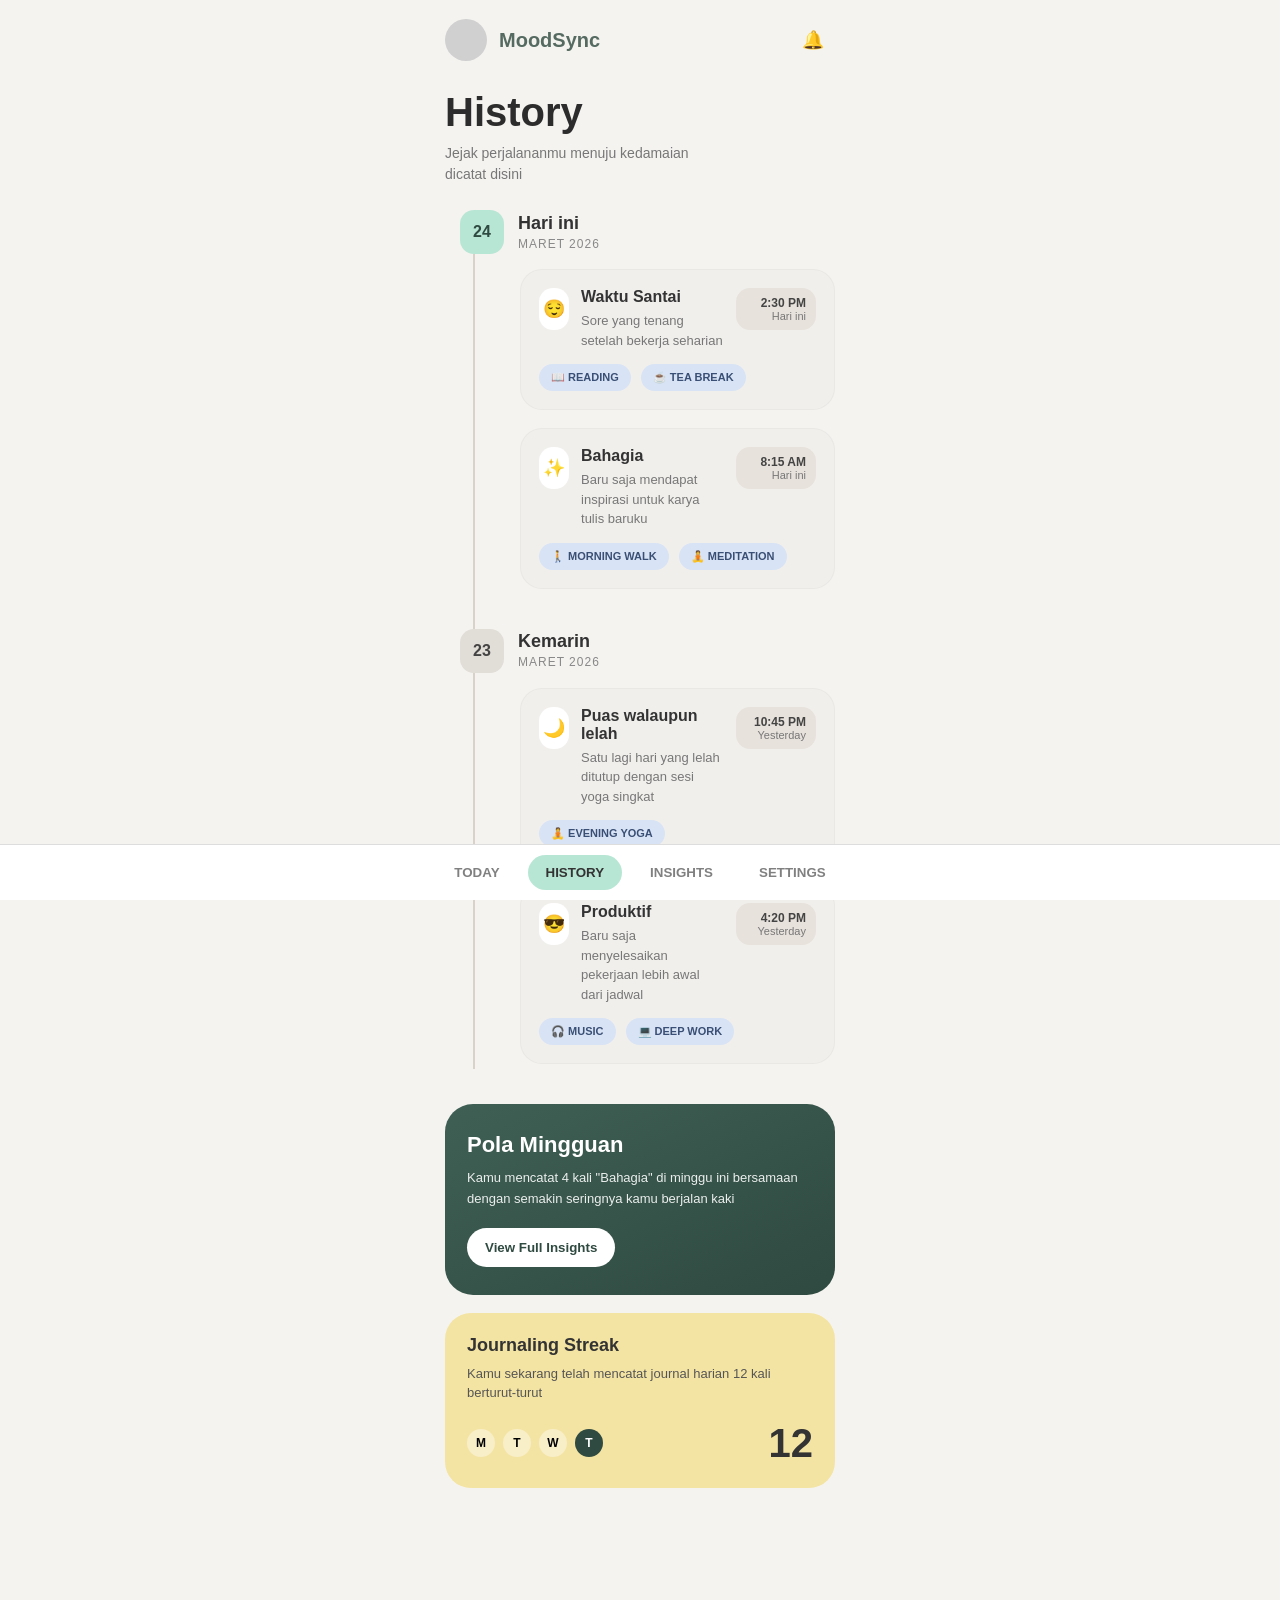
==== MoodSync_version0.1/application/history.html @ 05277d9b "adding version 0.1" ====
<!DOCTYPE html>
<html lang="en">
<head>
  <meta charset="UTF-8" />
  <meta name="viewport" content="width=device-width, initial-scale=1.0"/>
  <link rel="stylesheet" href="css/history.css">
  <title>History - MoodSync</title>
</head>

<body>

  <div class="container">

    <!-- HEADER -->
    <header class="header">
      <div class="profile">
        <div class="avatar"></div>
        <h1 class="app-title">MoodSync</h1>
      </div>

      <button class="icon-btn">🔔</button>
    </header>

    <!-- MAIN -->
    <main class="main">

      <!-- PAGE TITLE -->
      <section class="page-title">
        <h2>History</h2>
        <p>Jejak perjalananmu menuju kedamaian dicatat disini</p>
      </section>

      <!-- TIMELINE -->
      <section class="timeline">

        <!-- DAY GROUP (backend nanti loop per tanggal) -->
        <div class="timeline-day">

          <div class="day-label">
            <div class="day-number">24</div>
            <div class="day-text">
              <h3>Hari ini</h3>
              <span>MARET 2026</span>
            </div>
          </div>

          <div class="day-content">

            <!-- ENTRY CARD (backend nanti loop per note) -->
            <article class="entry-card">
              <div class="entry-top">
                <div class="entry-left">
                  <div class="entry-icon">😌</div>
                  <div class="entry-title">
                    <h4>Waktu Santai</h4>
                    <p>Sore yang tenang setelah bekerja seharian</p>
                  </div>
                </div>

                <div class="entry-time">
                  <span class="time">2:30 PM</span>
                  <span class="label">Hari ini</span>
                </div>
              </div>

              <div class="entry-tags">
                <span class="tag">📖 READING</span>
                <span class="tag">☕ TEA BREAK</span>
              </div>
            </article>

            <article class="entry-card">
              <div class="entry-top">
                <div class="entry-left">
                  <div class="entry-icon">✨</div>
                  <div class="entry-title">
                    <h4>Bahagia</h4>
                    <p>Baru saja mendapat inspirasi untuk karya tulis baruku</p>
                  </div>
                </div>

                <div class="entry-time">
                  <span class="time">8:15 AM</span>
                  <span class="label">Hari ini</span>
                </div>
              </div>

              <div class="entry-tags">
                <span class="tag">🚶 MORNING WALK</span>
                <span class="tag">🧘 MEDITATION</span>
              </div>
            </article>

          </div>
        </div>


        <!-- SECOND DAY GROUP -->
        <div class="timeline-day">

          <div class="day-label">
            <div class="day-number day-gray">23</div>
            <div class="day-text">
              <h3>Kemarin</h3>
              <span>MARET 2026</span>
            </div>
          </div>

          <div class="day-content">

            <article class="entry-card">
              <div class="entry-top">
                <div class="entry-left">
                  <div class="entry-icon">🌙</div>
                  <div class="entry-title">
                    <h4>Puas walaupun lelah</h4>
                    <p>Satu lagi hari yang lelah ditutup dengan sesi yoga singkat</p>
                  </div>
                </div>

                <div class="entry-time">
                  <span class="time">10:45 PM</span>
                  <span class="label">Yesterday</span>
                </div>
              </div>

              <div class="entry-tags">
                <span class="tag">🧘 EVENING YOGA</span>
              </div>
            </article>

            <article class="entry-card">
              <div class="entry-top">
                <div class="entry-left">
                  <div class="entry-icon">😎</div>
                  <div class="entry-title">
                    <h4>Produktif</h4>
                    <p>Baru saja menyelesaikan pekerjaan lebih awal dari jadwal</p>
                  </div>
                </div>

                <div class="entry-time">
                  <span class="time">4:20 PM</span>
                  <span class="label">Yesterday</span>
                </div>
              </div>

              <div class="entry-tags">
                <span class="tag">🎧 MUSIC</span>
                <span class="tag">💻 DEEP WORK</span>
              </div>
            </article>

          </div>
        </div>

      </section>


      <!-- INSIGHT CARD -->
      <section class="insight-card">
        <h3>Pola Mingguan</h3>
        <p>
          Kamu mencatat 4 kali "Bahagia" di minggu ini bersamaan dengan
          semakin seringnya kamu berjalan kaki
        </p>

        <button class="insight-btn">View Full Insights</button>
      </section>

      <!-- STREAK CARD -->
      <section class="streak-card">
        <h3>Journaling Streak</h3>
        <p>Kamu sekarang telah mencatat journal harian 12 kali berturut-turut</p>

        <div class="streak-bottom">
          <div class="streak-days">
            <span>M</span>
            <span>T</span>
            <span>W</span>
            <span class="active-day">T</span>
          </div>

          <div class="streak-number">12</div>
        </div>
      </section>

    </main>


    <!-- NAVBAR -->
    <nav class="navbar">
      <button onclick="window.location.href='today.html'">TODAY</button>
      <button class="active" onclick="window.location.href='history.html'">HISTORY</button>
      <button onclick="window.location.href='insights.html'">INSIGHTS</button>
      <button onclick="window.location.href='settings.html'">SETTINGS</button>
    </nav>

  </div>

</body>
</html>
---- MoodSync_version0.1/application/css/history.css ----
* {
  margin: 0;
  padding: 0;
  box-sizing: border-box;
  font-family: Arial, sans-serif;
}

body {
  background: #f5f3f0;
  display: flex;
  justify-content: center;
}

.container {
  width: 100%;
  max-width: 430px;
  min-height: 100vh;
  background: #f5f3f0;
  padding-bottom: 90px;
}

/* HEADER */
.header {
  display: flex;
  justify-content: space-between;
  align-items: center;
  padding: 18px 20px;
}

.profile {
  display: flex;
  align-items: center;
  gap: 12px;
}

.avatar {
  width: 42px;
  height: 42px;
  border-radius: 50%;
  background: #d0d0d0;
}

.app-title {
  font-size: 20px;
  font-weight: bold;
  color: #556b62;
}

.icon-btn {
  width: 44px;
  height: 44px;
  border-radius: 50%;
  border: none;
  cursor: pointer;
  background: transparent;
  font-size: 18px;
}

.icon-btn:hover {
  background: #e6e6e6;
}

/* MAIN */
.main {
  padding: 0 20px 20px;
}

.page-title {
  margin-top: 10px;
  margin-bottom: 25px;
}

.page-title h2 {
  font-size: 40px;
  font-weight: 900;
  color: #2c2c2c;
  margin-bottom: 8px;
}

.page-title p {
  color: #777;
  font-size: 14px;
  line-height: 1.5;
  max-width: 280px;
}

/* TIMELINE */
.timeline {
  position: relative;
  padding-left: 15px;
  margin-bottom: 40px;
}

/* vertical line */
.timeline::before {
  content: "";
  position: absolute;
  top: 5px;
  left: 28px;
  width: 2px;
  height: 100%;
  background: #d8d2c8;
}

/* DAY GROUP */
.timeline-day {
  margin-bottom: 40px;
}

/* Day label */
.day-label {
  display: flex;
  align-items: center;
  gap: 14px;
  margin-bottom: 15px;
  position: relative;
}

.day-number {
  width: 44px;
  height: 44px;
  border-radius: 14px;
  background: #b8e6d5;
  display: flex;
  justify-content: center;
  align-items: center;
  font-weight: 800;
  color: #2f4a40;
  z-index: 2;
}

.day-number.day-gray {
  background: #e1ddd7;
  color: #444;
}

.day-text h3 {
  font-size: 18px;
  font-weight: 800;
  color: #333;
}

.day-text span {
  font-size: 12px;
  color: #888;
  letter-spacing: 1px;
}

/* Content under each day */
.day-content {
  margin-left: 60px;
  display: flex;
  flex-direction: column;
  gap: 18px;
}

/* ENTRY CARD */
.entry-card {
  background: #f1efec;
  border-radius: 22px;
  padding: 18px;
  border: 1px solid rgba(0,0,0,0.03);
}

.entry-top {
  display: flex;
  justify-content: space-between;
  gap: 12px;
  margin-bottom: 14px;
}

.entry-left {
  display: flex;
  gap: 12px;
}

.entry-icon {
  width: 42px;
  height: 42px;
  border-radius: 14px;
  background: white;
  display: flex;
  align-items: center;
  justify-content: center;
  font-size: 18px;
}

.entry-title h4 {
  font-size: 16px;
  font-weight: 800;
  color: #333;
  margin-bottom: 5px;
}

.entry-title p {
  font-size: 13px;
  color: #777;
  line-height: 1.5;
  max-width: 200px;
}

.entry-time {
  background: #e7e2dc;
  padding: 8px 10px;
  border-radius: 14px;
  text-align: right;
  min-width: 80px;
  height: fit-content;
}

.entry-time .time {
  display: block;
  font-size: 12px;
  font-weight: bold;
  color: #444;
}

.entry-time .label {
  display: block;
  font-size: 11px;
  color: #777;
}

/* TAGS */
.entry-tags {
  display: flex;
  gap: 10px;
  flex-wrap: wrap;
}

.tag {
  font-size: 11px;
  font-weight: 700;
  background: #d8e4f5;
  color: #3a4f75;
  padding: 7px 12px;
  border-radius: 20px;
}

/* INSIGHT CARD */
.insight-card {
  background: linear-gradient(to bottom right, #3f5f55, #2f4a40);
  color: white;
  padding: 28px 22px;
  border-radius: 28px;
  margin-bottom: 18px;
}

.insight-card h3 {
  font-size: 22px;
  font-weight: 900;
  margin-bottom: 10px;
}

.insight-card p {
  font-size: 13px;
  line-height: 1.6;
  opacity: 0.9;
  margin-bottom: 18px;
}

.insight-btn {
  background: white;
  border: none;
  padding: 12px 18px;
  border-radius: 30px;
  cursor: pointer;
  font-weight: bold;
  color: #2f4a40;
}

/* STREAK CARD */
.streak-card {
  background: #f4e4a3;
  padding: 22px;
  border-radius: 26px;
  margin-bottom: 20px;
}

.streak-card h3 {
  font-size: 18px;
  font-weight: 900;
  margin-bottom: 8px;
  color: #333;
}

.streak-card p {
  font-size: 13px;
  color: #555;
  margin-bottom: 18px;
  line-height: 1.5;
}

.streak-bottom {
  display: flex;
  justify-content: space-between;
  align-items: center;
}

.streak-days {
  display: flex;
  gap: 8px;
}

.streak-days span {
  width: 28px;
  height: 28px;
  border-radius: 50%;
  background: rgba(255,255,255,0.4);
  display: flex;
  align-items: center;
  justify-content: center;
  font-weight: bold;
  font-size: 12px;
}

.streak-days .active-day {
  background: #2f4a40;
  color: white;
}

.streak-number {
  font-size: 40px;
  font-weight: 900;
  color: #333;
}

/* NAVBAR */
.navbar {
  position: fixed;
  bottom: 0;
  left: 0;
  right: 0;
  background: white;
  border-top: 1px solid #ddd;
  display: flex;
  justify-content: center;
  padding: 10px 0;
}

.navbar button {
  border: none;
  background: transparent;
  padding: 10px 18px;
  margin: 0 5px;
  cursor: pointer;
  font-weight: 700;
  color: gray;
  border-radius: 30px;
  transition: 0.2s;
}

.navbar button.active {
  background: #b8e6d5;
  color: #333;
}

.navbar button:hover {
  color: black;
}
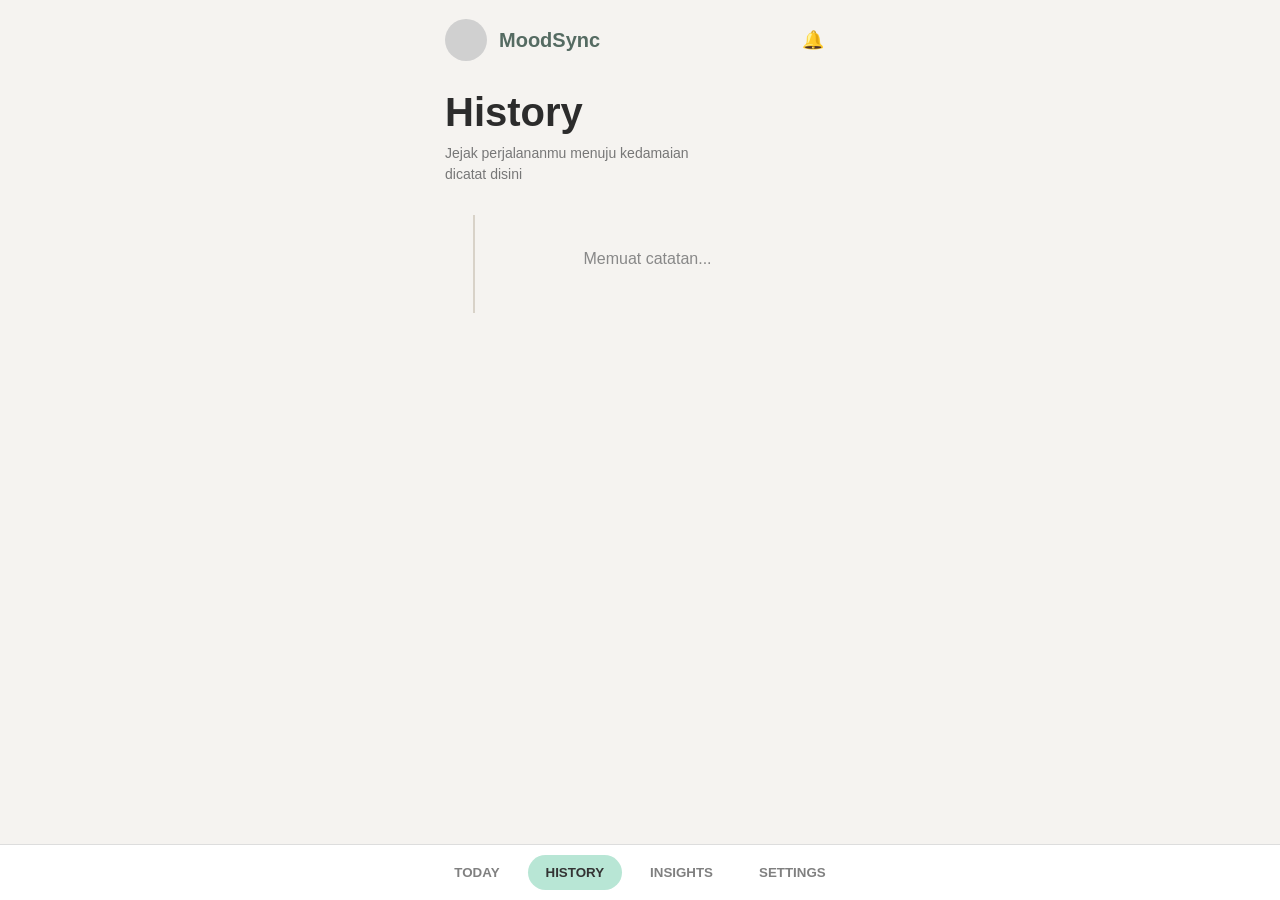
==== commit 0f9f6d44: "feat: [HR] integrasi database dan penyempurnaan ui" ====
--- a/MoodSync_version0.1/application/history.html
+++ b/MoodSync_version0.1/application/history.html
@@ -1,202 +1,283 @@
-<!DOCTYPE html>
-<html lang="en">
-<head>
-  <meta charset="UTF-8" />
-  <meta name="viewport" content="width=device-width, initial-scale=1.0"/>
-  <link rel="stylesheet" href="css/history.css">
-  <title>History - MoodSync</title>
-</head>
-
-<body>
-
-  <div class="container">
-
-    <!-- HEADER -->
-    <header class="header">
-      <div class="profile">
-        <div class="avatar"></div>
-        <h1 class="app-title">MoodSync</h1>
-      </div>
-
-      <button class="icon-btn">🔔</button>
-    </header>
-
-    <!-- MAIN -->
-    <main class="main">
-
-      <!-- PAGE TITLE -->
-      <section class="page-title">
-        <h2>History</h2>
-        <p>Jejak perjalananmu menuju kedamaian dicatat disini</p>
-      </section>
-
-      <!-- TIMELINE -->
-      <section class="timeline">
-
-        <!-- DAY GROUP (backend nanti loop per tanggal) -->
-        <div class="timeline-day">
-
-          <div class="day-label">
-            <div class="day-number">24</div>
-            <div class="day-text">
-              <h3>Hari ini</h3>
-              <span>MARET 2026</span>
-            </div>
-          </div>
-
-          <div class="day-content">
-
-            <!-- ENTRY CARD (backend nanti loop per note) -->
-            <article class="entry-card">
-              <div class="entry-top">
-                <div class="entry-left">
-                  <div class="entry-icon">😌</div>
-                  <div class="entry-title">
-                    <h4>Waktu Santai</h4>
-                    <p>Sore yang tenang setelah bekerja seharian</p>
-                  </div>
-                </div>
-
-                <div class="entry-time">
-                  <span class="time">2:30 PM</span>
-                  <span class="label">Hari ini</span>
-                </div>
-              </div>
-
-              <div class="entry-tags">
-                <span class="tag">📖 READING</span>
-                <span class="tag">☕ TEA BREAK</span>
-              </div>
-            </article>
-
-            <article class="entry-card">
-              <div class="entry-top">
-                <div class="entry-left">
-                  <div class="entry-icon">✨</div>
-                  <div class="entry-title">
-                    <h4>Bahagia</h4>
-                    <p>Baru saja mendapat inspirasi untuk karya tulis baruku</p>
-                  </div>
-                </div>
-
-                <div class="entry-time">
-                  <span class="time">8:15 AM</span>
-                  <span class="label">Hari ini</span>
-                </div>
-              </div>
-
-              <div class="entry-tags">
-                <span class="tag">🚶 MORNING WALK</span>
-                <span class="tag">🧘 MEDITATION</span>
-              </div>
-            </article>
-
-          </div>
-        </div>
-
-
-        <!-- SECOND DAY GROUP -->
-        <div class="timeline-day">
-
-          <div class="day-label">
-            <div class="day-number day-gray">23</div>
-            <div class="day-text">
-              <h3>Kemarin</h3>
-              <span>MARET 2026</span>
-            </div>
-          </div>
-
-          <div class="day-content">
-
-            <article class="entry-card">
-              <div class="entry-top">
-                <div class="entry-left">
-                  <div class="entry-icon">🌙</div>
-                  <div class="entry-title">
-                    <h4>Puas walaupun lelah</h4>
-                    <p>Satu lagi hari yang lelah ditutup dengan sesi yoga singkat</p>
-                  </div>
-                </div>
-
-                <div class="entry-time">
-                  <span class="time">10:45 PM</span>
-                  <span class="label">Yesterday</span>
-                </div>
-              </div>
-
-              <div class="entry-tags">
-                <span class="tag">🧘 EVENING YOGA</span>
-              </div>
-            </article>
-
-            <article class="entry-card">
-              <div class="entry-top">
-                <div class="entry-left">
-                  <div class="entry-icon">😎</div>
-                  <div class="entry-title">
-                    <h4>Produktif</h4>
-                    <p>Baru saja menyelesaikan pekerjaan lebih awal dari jadwal</p>
-                  </div>
-                </div>
-
-                <div class="entry-time">
-                  <span class="time">4:20 PM</span>
-                  <span class="label">Yesterday</span>
-                </div>
-              </div>
-
-              <div class="entry-tags">
-                <span class="tag">🎧 MUSIC</span>
-                <span class="tag">💻 DEEP WORK</span>
-              </div>
-            </article>
-
-          </div>
-        </div>
-
-      </section>
-
-
-      <!-- INSIGHT CARD -->
-      <section class="insight-card">
-        <h3>Pola Mingguan</h3>
-        <p>
-          Kamu mencatat 4 kali "Bahagia" di minggu ini bersamaan dengan
-          semakin seringnya kamu berjalan kaki
-        </p>
-
-        <button class="insight-btn">View Full Insights</button>
-      </section>
-
-      <!-- STREAK CARD -->
-      <section class="streak-card">
-        <h3>Journaling Streak</h3>
-        <p>Kamu sekarang telah mencatat journal harian 12 kali berturut-turut</p>
-
-        <div class="streak-bottom">
-          <div class="streak-days">
-            <span>M</span>
-            <span>T</span>
-            <span>W</span>
-            <span class="active-day">T</span>
-          </div>
-
-          <div class="streak-number">12</div>
-        </div>
-      </section>
-
-    </main>
-
-
-    <!-- NAVBAR -->
-    <nav class="navbar">
-      <button onclick="window.location.href='today.html'">TODAY</button>
-      <button class="active" onclick="window.location.href='history.html'">HISTORY</button>
-      <button onclick="window.location.href='insights.html'">INSIGHTS</button>
-      <button onclick="window.location.href='settings.html'">SETTINGS</button>
-    </nav>
-
-  </div>
-
-</body>
+<!DOCTYPE html>
+<html lang="en">
+<head>
+  <meta charset="UTF-8" />
+  <meta name="viewport" content="width=device-width, initial-scale=1.0"/>
+  <meta name="description" content="Lihat riwayat catatan mood harianmu di MoodSync.">
+  <link rel="stylesheet" href="css/history.css">
+  <title>History — MoodSync</title>
+</head>
+
+<body>
+
+  <div class="container">
+
+    <!-- HEADER -->
+    <header class="header">
+      <div class="profile">
+        <div class="avatar" id="header-avatar"></div>
+        <h1 class="app-title">MoodSync</h1>
+      </div>
+      <button class="icon-btn" id="notif-btn">🔔</button>
+    </header>
+
+    <!-- MAIN -->
+    <main class="main">
+
+      <!-- PAGE TITLE -->
+      <section class="page-title">
+        <h2>History</h2>
+        <p>Jejak perjalananmu menuju kedamaian dicatat disini</p>
+      </section>
+
+      <!-- TIMELINE — diisi dinamis dari backend C++ -->
+      <section class="timeline" id="timeline-container">
+        <div id="timeline-loading" style="text-align:center; padding:40px; color:#888; font-family:'Manrope',sans-serif;">
+          Memuat catatan...
+        </div>
+      </section>
+
+      <!-- INSIGHT CARD — diisi dinamis -->
+      <section class="insight-card" id="insight-card" style="display:none;">
+        <h3>Pola Mingguan</h3>
+        <p id="insight-text">Memuat insight...</p>
+        <button class="insight-btn" onclick="window.location.href='insights.html'">View Full Insights</button>
+      </section>
+
+      <!-- STREAK CARD — diisi dinamis -->
+      <section class="streak-card" id="streak-card" style="display:none;">
+        <h3>Journaling Streak</h3>
+        <p id="streak-text">Kamu sedang membangun kebiasaan yang luar biasa!</p>
+        <div class="streak-bottom">
+          <div class="streak-days" id="streak-days">
+            <!-- diisi dinamis oleh renderStreak() -->
+          </div>
+          <div class="streak-number" id="streak-number">0</div>
+        </div>
+      </section>
+
+    </main>
+
+    <!-- NAVBAR -->
+    <nav class="navbar">
+      <button onclick="window.location.href='today.html'">TODAY</button>
+      <button class="active" onclick="window.location.href='history.html'">HISTORY</button>
+      <button onclick="window.location.href='insights.html'">INSIGHTS</button>
+      <button onclick="window.location.href='settings.html'">SETTINGS</button>
+    </nav>
+
+  </div>
+
+<!-- WebUI JS -->
+<script src="/webui.js"></script>
+<!-- MoodSync API Bridge — IPC ke C++ -->
+<script src="js/api.js"></script>
+<script>
+  /* ──────────────────────────────────────────────────────────────────────────
+   * HISTORY PAGE — Data Binding IPC
+   *
+   * Binding yang digunakan:
+   *   get_session  → cek login (C++)
+   *   get_history  → ambil semua entri dari SQLite (C++ handle_get_history)
+   *   get_insights → ambil streak dari SQLite (C++ handle_get_insights)
+   * ────────────────────────────────────────────────────────────────────────── */
+
+  // Emoji berdasarkan mood level yang tersimpan di database
+  const MOOD_EMOJI = { 1:"😐", 2:"😢", 3:"😊", 4:"✨", 5:"😡", 6:"😴" };
+  const MOOD_LABEL = { 1:"Biasa Saja", 2:"Sedih", 3:"Bahagia", 4:"Senang", 5:"Marah", 6:"Mengantuk" };
+
+  /**
+   * Render timeline dari array entries yang dikirim oleh C++
+   * Entri dikelompokkan berdasarkan tanggal
+   */
+  function renderTimeline(entries) {
+    const container = document.getElementById("timeline-container");
+    container.innerHTML = "";
+
+    if (entries.length === 0) {
+      container.innerHTML = `
+        <div style="text-align:center; padding:60px 20px; color:#888; font-family:'Manrope',sans-serif;">
+          <div style="font-size:48px; margin-bottom:12px;">📔</div>
+          <p>Belum ada catatan mood.</p>
+          <p style="font-size:13px;">Mulai hari ini dengan mencatat perasaanmu!</p>
+          <button onclick="window.location.href='today.html'"
+            style="margin-top:16px; padding:10px 24px; border-radius:20px;
+            background:linear-gradient(135deg,#667eea,#764ba2); color:white;
+            border:none; cursor:pointer; font-family:'Manrope',sans-serif; font-weight:600;">
+            Mulai Catat
+          </button>
+        </div>
+      `;
+      return;
+    }
+
+    // Kelompokkan per tanggal
+    const groups = {};
+    entries.forEach(entry => {
+      if (!groups[entry.date]) groups[entry.date] = [];
+      groups[entry.date].push(entry);
+    });
+
+    Object.keys(groups).sort((a, b) => b.localeCompare(a)).forEach(date => {
+      const isToday     = UI.isToday(date);
+      const isYesterday = UI.isYesterday(date);
+      const dateLabel   = isToday ? "Hari ini" : (isYesterday ? "Kemarin" : UI.formatDate(date));
+
+      // Ambil day number dan month/year
+      const d = new Date(date + "T00:00:00");
+      const dayNum = d.getDate();
+      const months = ["JANUARI","FEBRUARI","MARET","APRIL","MEI","JUNI",
+                      "JULI","AGUSTUS","SEPTEMBER","OKTOBER","NOVEMBER","DESEMBER"];
+      const monthYear = `${months[d.getMonth()]} ${d.getFullYear()}`;
+
+      const dayGroup = document.createElement("div");
+      dayGroup.className = "timeline-day";
+
+      let cardsHTML = "";
+      groups[date].forEach(entry => {
+        const emoji      = MOOD_EMOJI[entry.mood_level] || "😐";
+        const moodLabel  = MOOD_LABEL[entry.mood_level] || "Unknown";
+        const timeStr    = UI.formatTime(entry.created_at);
+        const activities = entry.activities
+          ? entry.activities.split(",").map(a => `<span class="tag">${a.trim()}</span>`).join("")
+          : "";
+
+        cardsHTML += `
+          <article class="entry-card">
+            <div class="entry-top">
+              <div class="entry-left">
+                <div class="entry-icon">${emoji}</div>
+                <div class="entry-title">
+                  <h4>${moodLabel}</h4>
+                  <p>${entry.story || "—"}</p>
+                </div>
+              </div>
+              <div class="entry-time">
+                <span class="time">${timeStr}</span>
+                <span class="label">${dateLabel}</span>
+              </div>
+            </div>
+            ${activities ? `<div class="entry-tags">${activities}</div>` : ""}
+          </article>
+        `;
+      });
+
+      dayGroup.innerHTML = `
+        <div class="day-label">
+          <div class="day-number${isToday ? "" : " day-gray"}">${dayNum}</div>
+          <div class="day-text">
+            <h3>${dateLabel}</h3>
+            <span>${monthYear}</span>
+          </div>
+        </div>
+        <div class="day-content">${cardsHTML}</div>
+      `;
+      container.appendChild(dayGroup);
+    });
+  }
+
+  function renderStreak(streak, entryDates) {
+    document.getElementById("streak-number").textContent = streak;
+    document.getElementById("streak-text").textContent =
+      streak > 0
+        ? `Kamu sudah mencatat journal harian ${streak} kali berturut-turut 🔥`
+        : "Mulai streak-mu hari ini!";
+
+    // Render 7 hari terakhir dengan emoji 🔥 untuk hari yang streak
+    const streakDaysEl = document.getElementById("streak-days");
+    streakDaysEl.innerHTML = "";
+
+    // Buat set tanggal yang punya entry untuk lookup cepat
+    const datesWithEntry = new Set(entryDates || []);
+
+    // Hitung hari mana saja yang masuk streak (berturut-turut dari hari ini mundur)
+    const streakDates = new Set();
+    if (streak > 0) {
+      for (let i = 0; i < streak; i++) {
+        const d = new Date();
+        d.setDate(d.getDate() - i);
+        streakDates.add(d.toISOString().split("T")[0]);
+      }
+    }
+
+    const DAY_NAMES = ["M","T","W","T","F","S","S"]; // Sun=0..Sat=6 → reindex ke Mon-start
+    for (let i = 6; i >= 0; i--) {
+      const d = new Date();
+      d.setDate(d.getDate() - i);
+      const dateStr = d.toISOString().split("T")[0];
+      const dayIndex = (d.getDay() + 6) % 7; // Senin=0 ... Minggu=6
+      const dayLabel = DAY_NAMES[dayIndex];
+      const isStreak = streakDates.has(dateStr) && datesWithEntry.has(dateStr);
+
+      const span = document.createElement("span");
+      if (isStreak) {
+        span.textContent = "🔥";
+        span.title = dateStr;
+        span.style.cssText = `
+          background: rgba(255,120,0,0.25);
+          border: 1.5px solid rgba(255,120,0,0.5);
+          font-size: 14px;
+          width: 32px;
+          height: 32px;
+        `;
+        span.classList.add("active-day");
+      } else {
+        span.textContent = dayLabel;
+        span.title = dateStr;
+      }
+      streakDaysEl.appendChild(span);
+    }
+
+    const streakCard = document.getElementById("streak-card");
+    streakCard.style.display = "block";
+  }
+
+  function renderInsightCard(totalEntries) {
+    const card = document.getElementById("insight-card");
+    const text = document.getElementById("insight-text");
+    if (totalEntries > 0) {
+      text.textContent = `Kamu sudah mencatat ${totalEntries} catatan mood. Lihat pola lengkapnya di Insights!`;
+      card.style.display = "block";
+    }
+  }
+
+  // ── INISIALISASI ─────────────────────────────────────────────────────────
+  window.addEventListener("DOMContentLoaded", async () => {
+    // 1. Cek autentikasi
+    const user = await Auth.requireAuth();
+    if (!user) return;
+
+    // Set avatar
+    const avatar = document.getElementById("header-avatar");
+    avatar.textContent = user.username.charAt(0).toUpperCase();
+    avatar.style.cssText += `
+      display:flex; width:36px; height:36px; border-radius:50%;
+      background: linear-gradient(135deg,#667eea,#764ba2);
+      color:white; font-weight:700; font-size:16px;
+      align-items:center; justify-content:center;
+    `;
+
+    // 2. Ambil history dari C++ (SQLite) — IPC call utama
+    // C++ query JOIN isi_catatan + mood_activity + activity
+    const histRes = await Mood.getHistory();
+    if (histRes.ok) {
+      renderTimeline(histRes.entries);
+    } else {
+      document.getElementById("timeline-loading").textContent = "Gagal memuat data.";
+    }
+
+    // 3. Ambil insights untuk streak & summary — IPC call ke C++
+    const insRes = await Mood.getInsights();
+    if (insRes.ok) {
+      // Kumpulkan tanggal dari entries untuk menandai hari yang ada catatan
+      const entryDates = (histRes.ok && histRes.entries)
+        ? histRes.entries.map(e => e.date)
+        : [];
+      renderStreak(insRes.streak, entryDates);
+      renderInsightCard(insRes.total_entries);
+    }
+  });
+</script>
+
+</body>
 </html>
